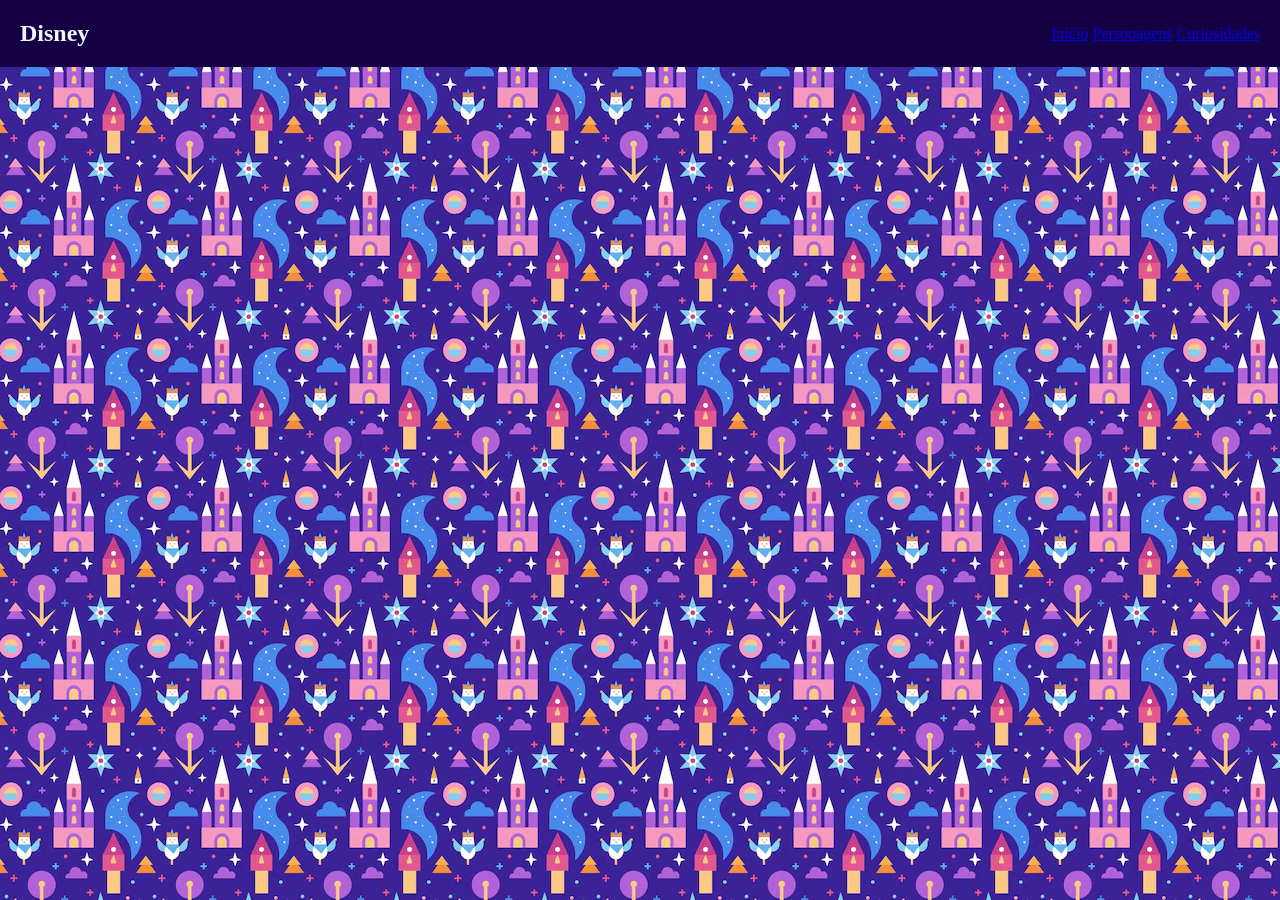
==== pages/personagens.html @ 3352b5f4 "Feat: atividade" ====
<!DOCTYPE html>
<html lang="pt-BR">
    <head>
        <meta charset="UTF-8"/>       
        <title>Personagens</title>
        <link rel="stylesheet" href="../css/personagens.css"/>
    </head>
    <body>
        <header>
            <article id="titulo">
                <h1>Disney</h1>
            </article>
            <article id="itens">
                    <a class="item" href="../index.html">Início</a>
                    <a class="item" href="personagens.html">Personagens</a>
                     <a class="item" href="curiosidade.html">Curiosidades</a>
                </article>
        </header>
        <main>

        </main>
        <footer>

        </footer>
    </body>

</html>
---- css/personagens.css ----
*{
    padding: 0;
    margin: 0;
    box-sizing: border-box;
}
body{
    background-image: url("../assets/img/fundo.png");
    color: aliceblue;

}
header{
    background-color: rgb(21, 0, 67);
    padding: 20px;
    display: flex;
      display: flex;
    justify-content: space-between;
    align-items: center;
}
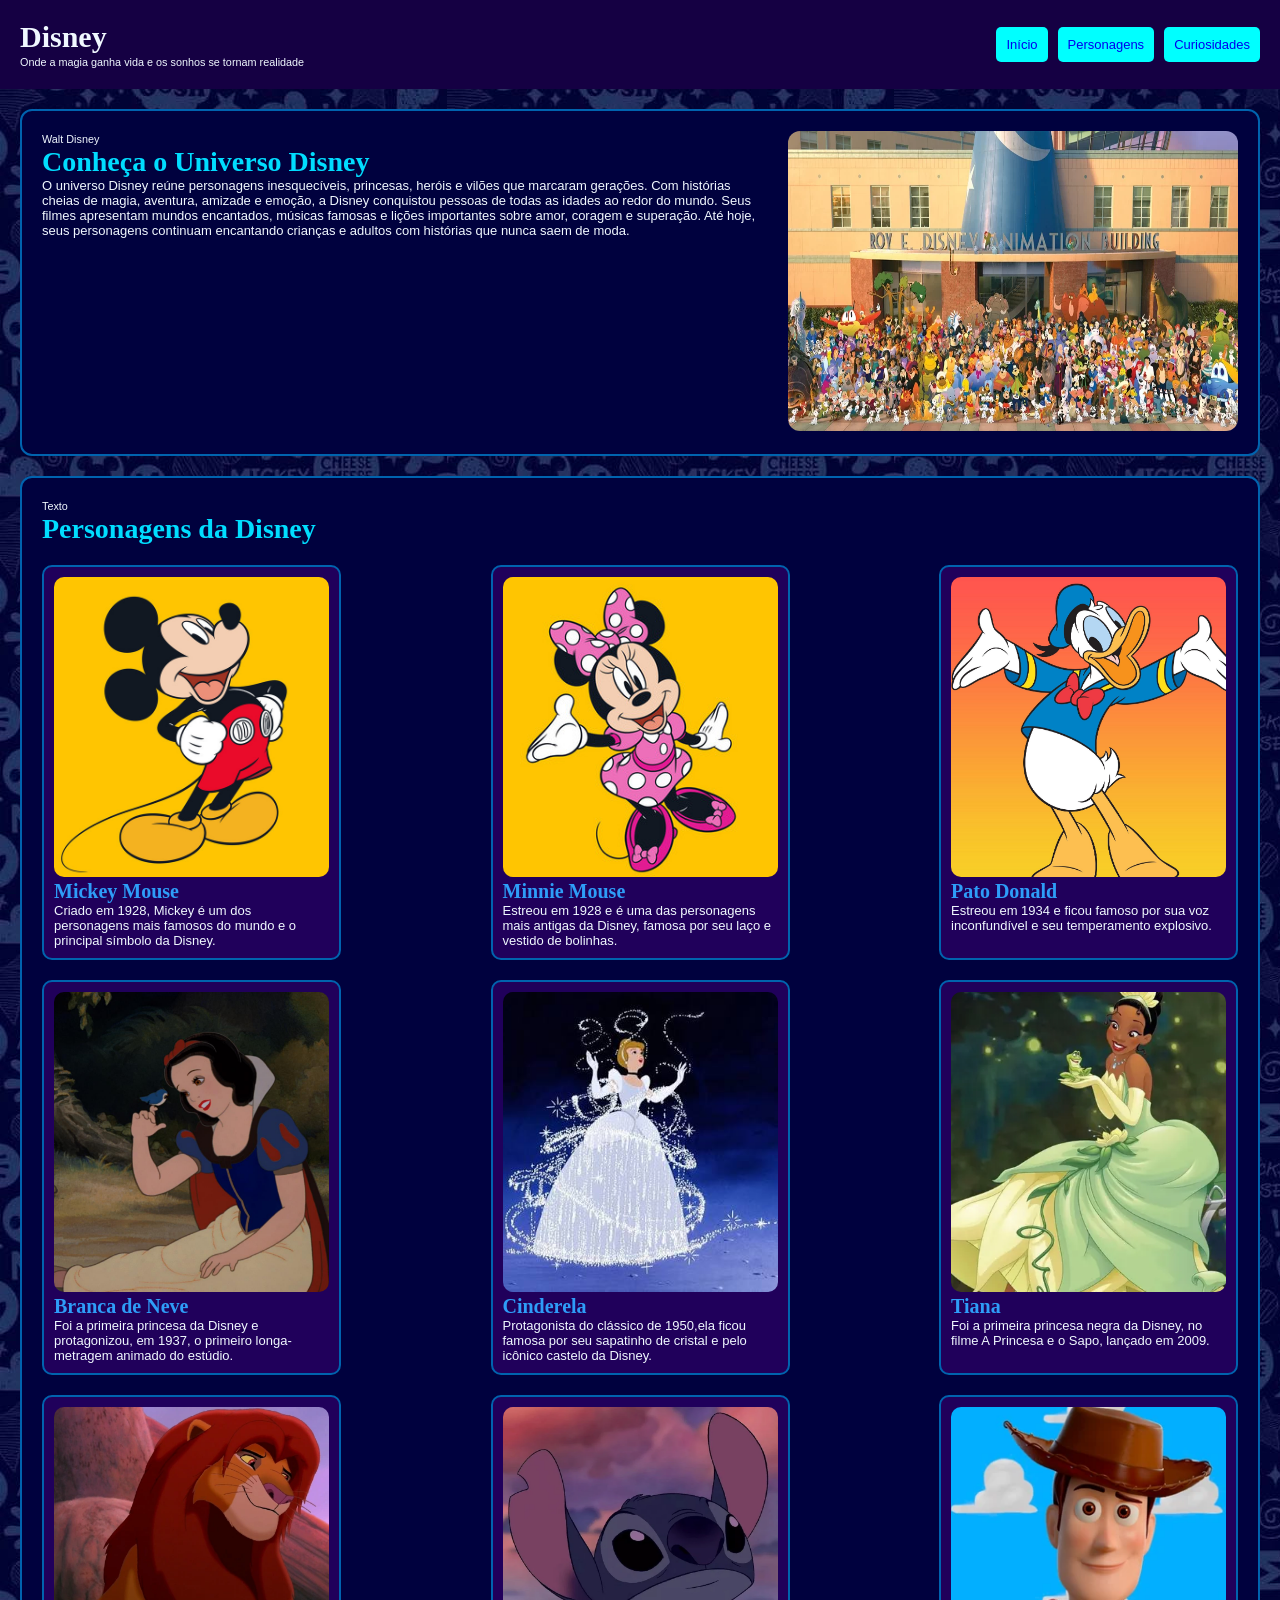
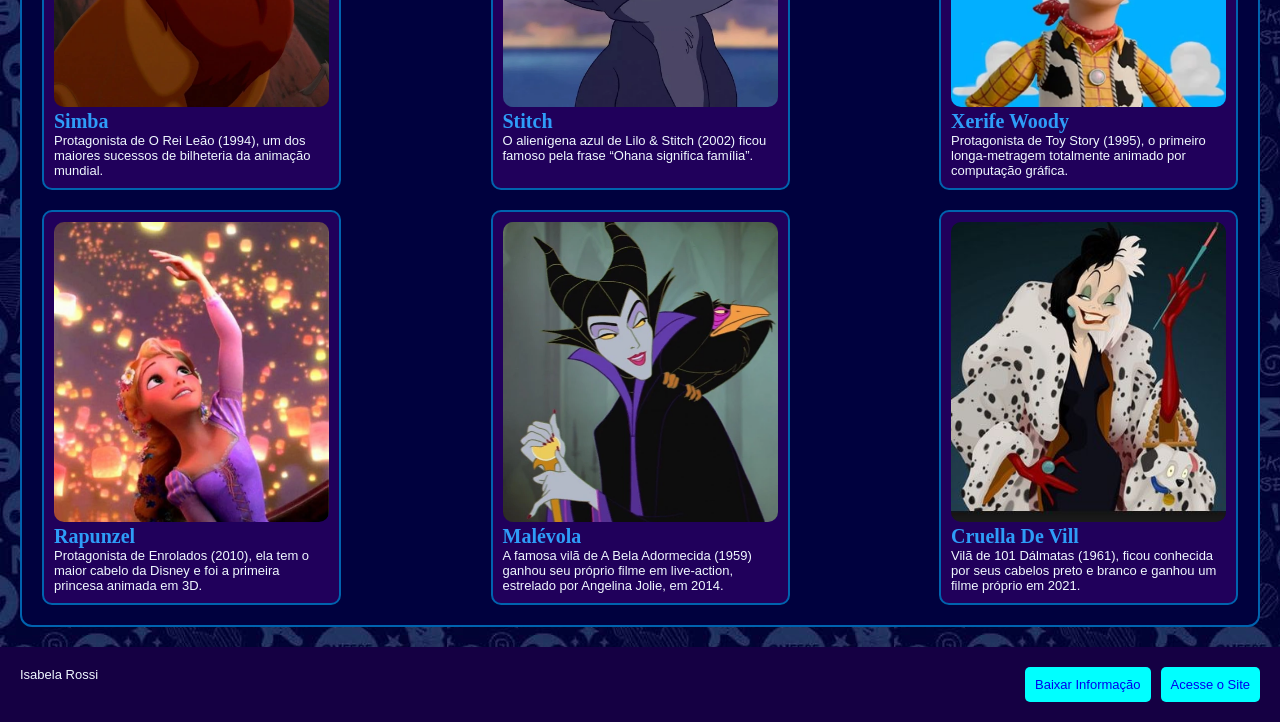
==== commit 8ff275e9: "Feat: Continuação" ====
--- a/pages/personagens.html
+++ b/pages/personagens.html
@@ -9,18 +9,151 @@
         <header>
             <article id="titulo">
                 <h1>Disney</h1>
+                <span class="textinho"><small>Onde a magia ganha vida e os sonhos se tornam realidade</small></span>
             </article>
             <article id="itens">
                     <a class="item" href="../index.html">Início</a>
                     <a class="item" href="personagens.html">Personagens</a>
-                     <a class="item" href="curiosidade.html">Curiosidades</a>
+                    <a class="item" href="curiosidade.html">Curiosidades</a>
                 </article>
         </header>
         <main>
-
+            <sectiion id="apresentacao">
+                <article id="apresentacao-txt">
+                    <spam class="textinho"><small>Walt Disney</small></spam>
+                    <h2>Conheça o Universo Disney</h2>
+                    <p>O universo Disney reúne personagens inesquecíveis, princesas, heróis e vilões que marcaram gerações. Com histórias cheias de magia, aventura, amizade e emoção, a Disney conquistou pessoas de todas as idades ao redor do mundo. Seus filmes apresentam mundos encantados, músicas famosas e lições importantes sobre amor, coragem e superação. Até hoje, seus personagens continuam encantando crianças e adultos com histórias que nunca saem de moda.</p>
+                </article>
+                <article id="apresentacao-img">
+                    <img src="../assets/img/image.png" alt="Personagens da Disney "/>
+                </article>
+            </sectiion>
+            <section id="galeria">
+                <article id="galeria-txt">
+                    <spam class="textinho"><small>Texto</small></spam>
+                    <h2>Personagens da Disney </h2>
+                </article>
+                <article id="galeria-card">
+                    <article class="card">
+                        <article>
+                            <img src="../assets/img/mickey.png"/>
+                        </article>
+                        <article class="card-txt">
+                            <h3>Mickey Mouse</h3>
+                            <p>Criado em 1928, Mickey é um dos personagens mais famosos do mundo e o principal símbolo da Disney.</p>
+                        </article>
+                    </article>
+                     <article class="card">
+                        <article>
+                            <img src="../assets/img/minnie.png"/>
+                        </article>
+                        <article class="card-txt">
+                            <h3>Minnie Mouse</h3>
+                            <p>Estreou em 1928 e é uma das personagens mais antigas da Disney, famosa por seu laço e vestido de bolinhas.</p>
+                        </article>
+                    </article>
+                     <article class="card">
+                        <article>
+                            <img src="../assets/img/donald.png"/>
+                        </article>
+                        <article class="card-txt">
+                            <h3>Pato Donald</h3>
+                            <p>Estreou em 1934 e ficou famoso por sua voz inconfundível e seu temperamento explosivo.</p>
+                        </article>
+                    </article>
+                     <article class="card">
+                        <article>
+                            <img src="../assets/img/brancadeneve.png" alt="Imagem de Branca de Neve"/>
+                        </article>
+                        <article class="card-txt">
+                            <h3>Branca de Neve</h3>
+                            <p>Foi a primeira princesa da Disney e protagonizou, em 1937, o primeiro longa-metragem animado do estúdio.</p>
+                        </article>
+                    </article>
+                     <article class="card">
+                        <article>
+                            <img src="../assets/img/cinderela.png" alt="Imagem de Cinderela"/>
+                        </article>
+                        <article class="card-txt">
+                            <h3>Cinderela</h3>
+                            <p>Protagonista do clássico de 1950,ela ficou famosa por seu sapatinho de cristal e pelo icônico castelo da Disney.</p>
+                        </article>
+                    </article>
+                     <article class="card">
+                        <article>
+                            <img src="../assets/img/tiana.png" alt="Imagem de Tiana"/>
+                        </article>
+                        <article class="card-txt">
+                            <h3>Tiana</h3>
+                            <p>Foi a primeira princesa negra da Disney, no filme A Princesa e o Sapo, lançado em 2009.</p>
+                        </article>
+                    </article>
+                     <article class="card">
+                        <article>
+                            <img src="../assets/img/simba.png" alt="Imagem de Simba"/>
+                        </article>
+                        <article class="card-txt">
+                            <h3>Simba</h3>
+                            <p>Protagonista de O Rei Leão (1994), um dos maiores sucessos de bilheteria da animação mundial.</p>
+                        </article>
+                    </article>
+                     <article class="card">
+                        <article>
+                            <img src="../assets/img/stitch.png" alt="Imagem de Woody"/>
+                        </article>
+                        <article class="card-txt">
+                            <h3>Stitch</h3>
+                            <p>O alienígena azul de Lilo & Stitch (2002) ficou famoso pela frase “Ohana significa família”.</p>
+                        </article>
+                    </article>
+                     <article class="card">
+                        <article>
+                            <img src="../assets/img/xerife.png" alt="Imagem de Woody"/>
+                        </article>
+                        <article class="card-txt">
+                            <h3>Xerife Woody</h3>
+                            <p>Protagonista de Toy Story (1995), o primeiro longa-metragem totalmente animado por computação gráfica.</p>
+                        </article>
+                    </article>
+                     <article class="card">
+                        <article>
+                            <img src="../assets/img/rapunzel.png" alt="Imagem de Rapunzel"/>
+                        </article>
+                        <article class="card-txt">
+                            <h3>Rapunzel</h3>
+                            <p>Protagonista de Enrolados (2010), ela tem o maior cabelo da Disney e foi a primeira princesa animada em 3D.</p>
+                        </article>
+                    </article>
+                     <article class="card">
+                        <article>
+                            <img src="../assets/img/malevola.png" alt="Imagem de Malévola"/>
+                        </article>
+                        <article class="card-txt">
+                            <h3>Malévola</h3>
+                            <p>A famosa vilã de A Bela Adormecida (1959) ganhou seu próprio filme em live-action, estrelado por Angelina Jolie, em 2014.</p>
+                        </article>
+                    </article>
+                     <article class="card">
+                        <article>
+                            <img src="../assets/img/cruella.png" alt="Imagem de Cruella De Vill"/>
+                        </article>
+                        <article class="card-txt">
+                            <h3>Cruella De Vill</h3>
+                            <p>Vilã de 101 Dálmatas (1961), ficou conhecida por seus cabelos preto e branco e ganhou um filme próprio em 2021.</p>
+                        </article>
+                    </article>
+                    
+                </article>
+            </section>
         </main>
         <footer>
-
+            <article id="indetificacao">
+                <p> Isabela Rossi</p>
+            </article>
+            <article id="links">
+                <a href="../assets/img/rapunzel2.png" download="">Baixar Informação</a>
+                <a href="https://www.disney.com.br/" target="_blank" rel="noreffer">Acesse o Site</a>
+            </article>
         </footer>
     </body>
 
--- a/css/personagens.css
+++ b/css/personagens.css
@@ -4,8 +4,10 @@
     box-sizing: border-box;
 }
 body{
-    background-image: url("../assets/img/fundo.png");
+    background-image: url("../assets/img/fundo2.png");
     color: aliceblue;
+    font-family:Verdana, Geneva, Tahoma, sans-serif;
+    font-size: 13px;
 
 }
 header{
@@ -15,4 +17,88 @@
       display: flex;
     justify-content: space-between;
     align-items: center;
+}
+#itens{
+    display: flex;
+    gap:10px;
+}
+#apresentacao{
+    margin: 20px;
+    padding: 20px;
+    background-color: rgb(0, 1, 62);
+    border-radius: 12px;
+    border: 2px solid  rgb(0, 99, 174);
+    display: flex;
+    justify-content: space-between;
+    gap:20px;
+}
+#apresentacao-img img {
+    width:450px;
+    height: 300px;
+    border-radius: 12px;
+}
+#galeria{
+    margin: 20px;
+    padding: 20px;
+    background-color: rgb(0, 1, 62);
+    border-radius: 12px;
+    border: 2px solid  rgb(0, 99, 174);
+}
+#galeria-card{
+    margin-top: 20px;
+    display: flex;
+    gap:20px;
+    justify-content: space-between;
+    flex-wrap: wrap;
+    box-sizing: border-box;
+}
+.card{
+    padding: 10px;
+    width: 25%;
+    background-color: rgb(32, 0, 91);
+    object-fit: cover;
+    border-radius: 10px;
+     border: 2px solid  rgb(0, 99, 174);
+
+}
+.card img{
+    width: 100%;
+    height:300px;
+    object-fit: cover;
+    border-radius: 10px;
+}
+footer{
+    background-color: rgb(21, 0, 67);
+    padding: 20px;
+    display: flex;
+    justify-content: space-between;
+}
+#links{
+    display: flex;
+    gap:10px;
+}
+a{
+     padding: 10px;
+    background-color: aqua;
+    border-radius: 5px;
+    text-decoration: none;
+
+}
+a:hover{
+    background-color: antiquewhite;
+    color: rgb(47, 6, 196);
+}
+h1{
+    font-family: Georgia, 'Times New Roman', Times, serif;
+    font-size: 30px;
+}
+h2{
+    font-family: Georgia, 'Times New Roman', Times, serif;
+    color: rgb(0, 221, 255);
+    font-size: 28px;
+}
+h3{
+    font-family: Georgia, 'Times New Roman', Times, serif;
+    color:rgb(46, 157, 248);
+    font-size: 20px;
 }
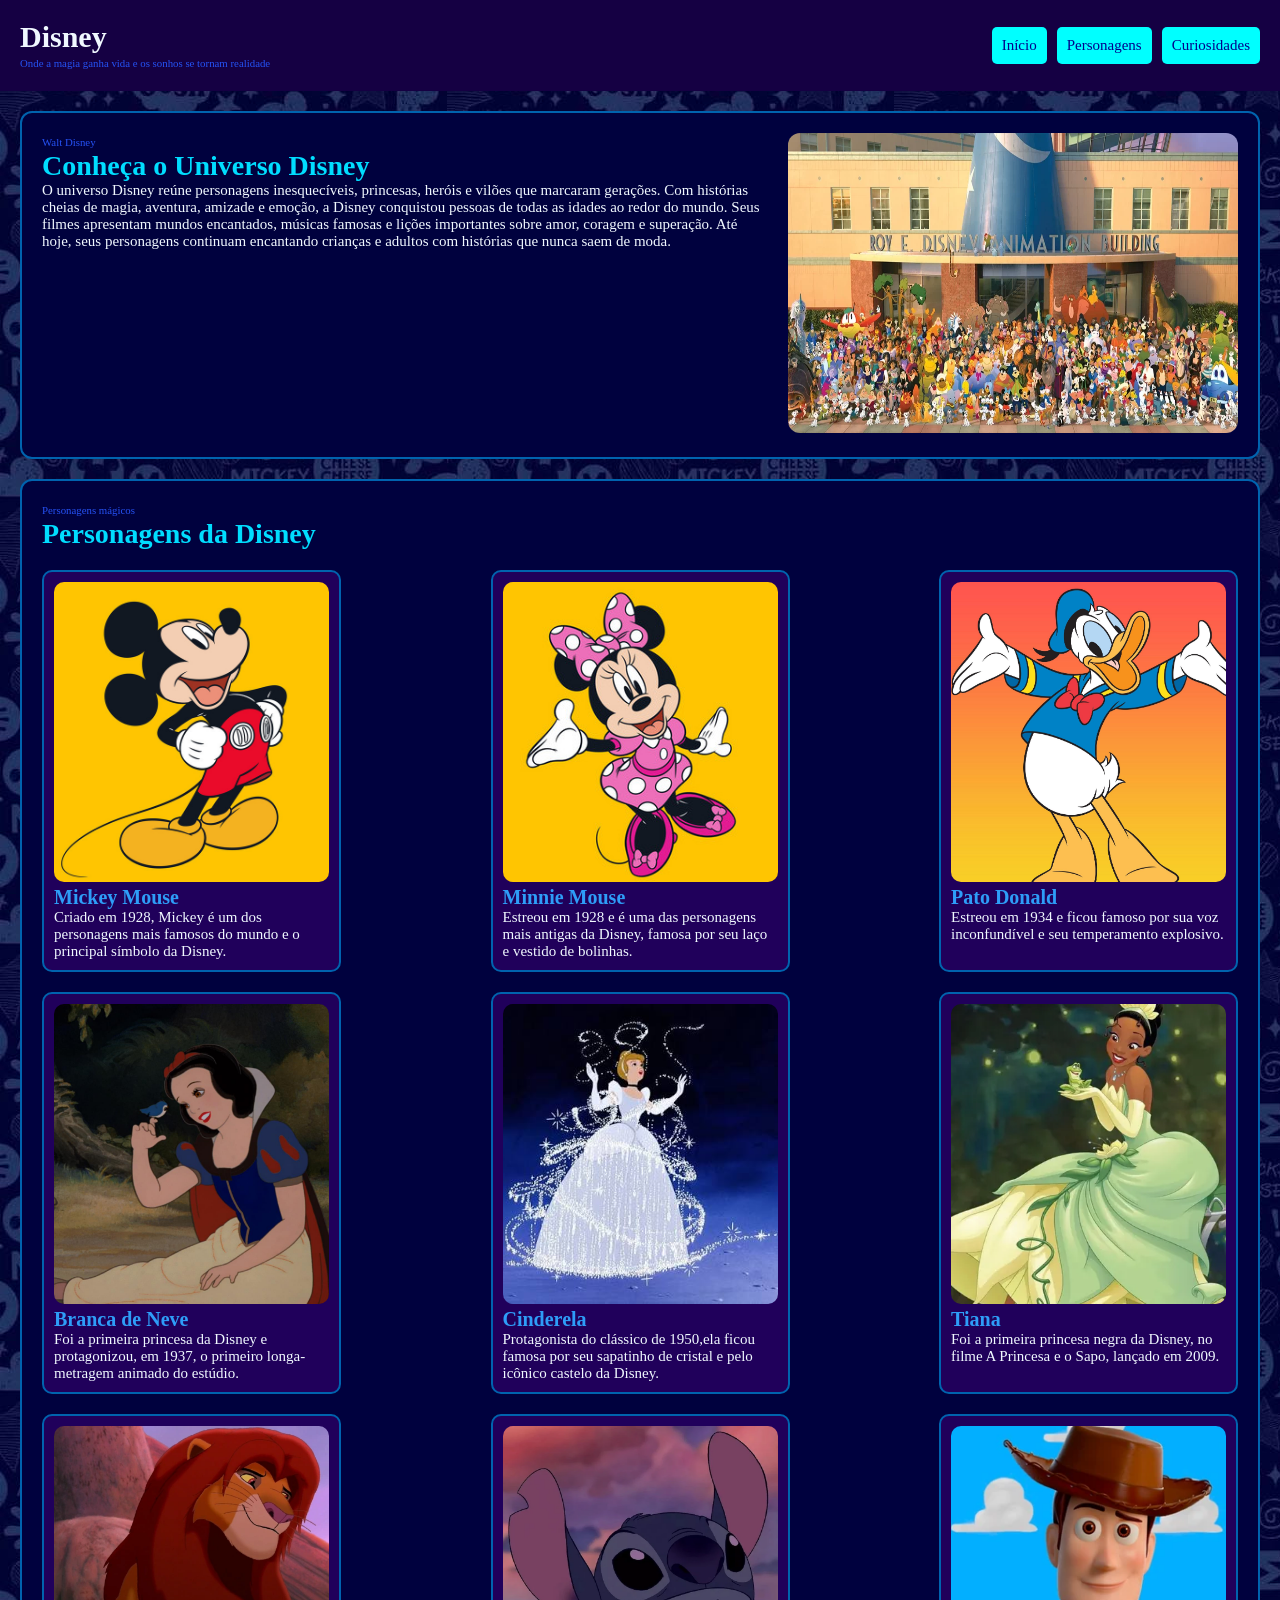
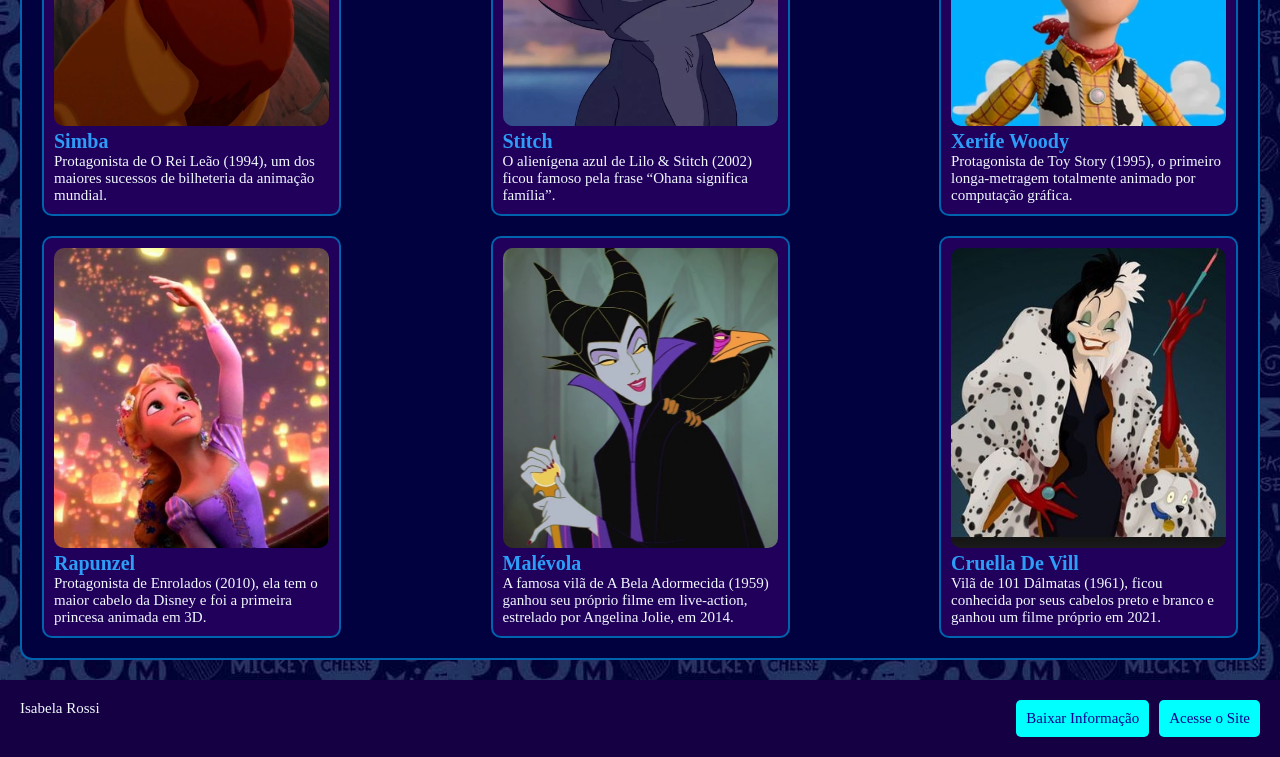
==== commit f8ecc30f: "mais" ====
--- a/pages/personagens.html
+++ b/pages/personagens.html
@@ -30,7 +30,7 @@
             </sectiion>
             <section id="galeria">
                 <article id="galeria-txt">
-                    <spam class="textinho"><small>Texto</small></spam>
+                    <spam class="textinho"><small>Personagens mágicos</small></spam>
                     <h2>Personagens da Disney </h2>
                 </article>
                 <article id="galeria-card">
--- a/css/personagens.css
+++ b/css/personagens.css
@@ -6,15 +6,14 @@
 body{
     background-image: url("../assets/img/fundo2.png");
     color: aliceblue;
-    font-family:Verdana, Geneva, Tahoma, sans-serif;
-    font-size: 13px;
+    font-size: 15px;
 
 }
 header{
     background-color: rgb(21, 0, 67);
     padding: 20px;
     display: flex;
-      display: flex;
+    gap:10px;
     justify-content: space-between;
     align-items: center;
 }
@@ -56,7 +55,6 @@
     padding: 10px;
     width: 25%;
     background-color: rgb(32, 0, 91);
-    object-fit: cover;
     border-radius: 10px;
      border: 2px solid  rgb(0, 99, 174);
 
@@ -64,8 +62,8 @@
 .card img{
     width: 100%;
     height:300px;
+    border-radius: 10px;
     object-fit: cover;
-    border-radius: 10px;
 }
 footer{
     background-color: rgb(21, 0, 67);
@@ -79,6 +77,7 @@
 }
 a{
      padding: 10px;
+     color: rgb(3, 3, 139);
     background-color: aqua;
     border-radius: 5px;
     text-decoration: none;
@@ -101,4 +100,8 @@
     font-family: Georgia, 'Times New Roman', Times, serif;
     color:rgb(46, 157, 248);
     font-size: 20px;
+}
+.textinho{
+color: rgb(37, 82, 245);
+font-size: 13px;
 }
